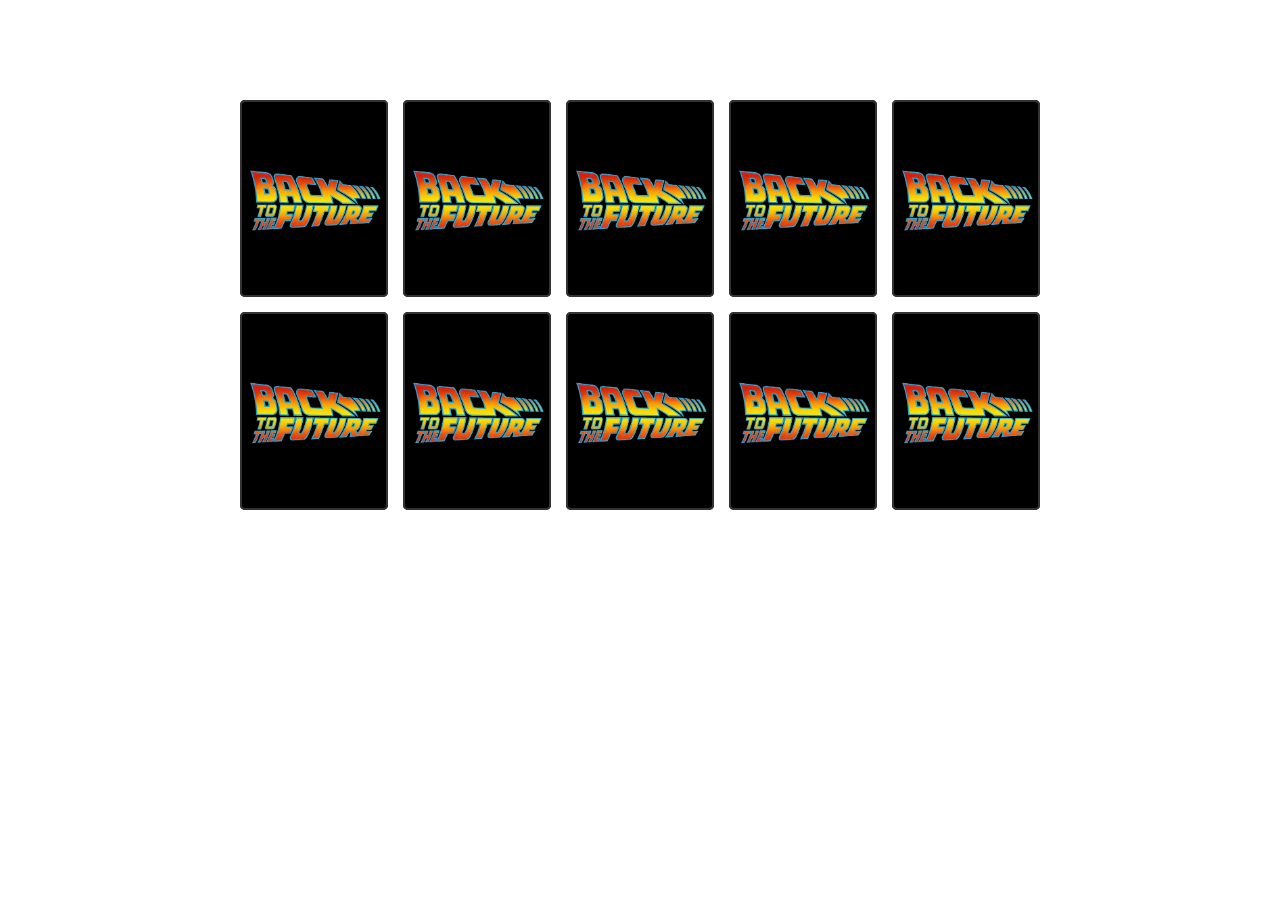
==== assets/pages/game.html @ e545db64 "edit html" ====
<!DOCTYPE html>
<html lang="en">
    <head>
        <meta charset="UTF-8">
        <meta name="viewport" content="width=device-width, initial-scale=1.0">

        <link rel="stylesheet" href="../css/reset.css">
        <link rel="stylesheet" href="../css/game.css">

        <script defer src="../js/game.js"></script>

        <title>Memory Game | Back To The Future</title>
    </head>
    <body>
        <div class="grid"></div>
    </body>
</html>
---- assets/css/game.css ----
.grid {
    display: grid;
    grid-template-columns: repeat(5, 1fr);
    gap: 15px;
    width: 100%;
    max-width: 800px;
    margin: 100px auto;
}

.card {
    aspect-ratio: 3/4;
    width: 100%;
    background-color: #333;
    border-radius: 5px;
    position: relative;
    transition: all 400ms ease;
    transform-style: preserve-3d;
}

.face {
    width: 100%;
    height: 100%;
    position: absolute;
    background-size: cover;
    background-position: center;
    border: 2px solid #333;
    border-radius: 5px;
}

.front {
    transform: rotateY(180deg);
}

.back {
    background-image: url('../images/back-card.jpg');
    backface-visibility: hidden;
}

.card:hover {
    transform: rotateY(180deg);
}
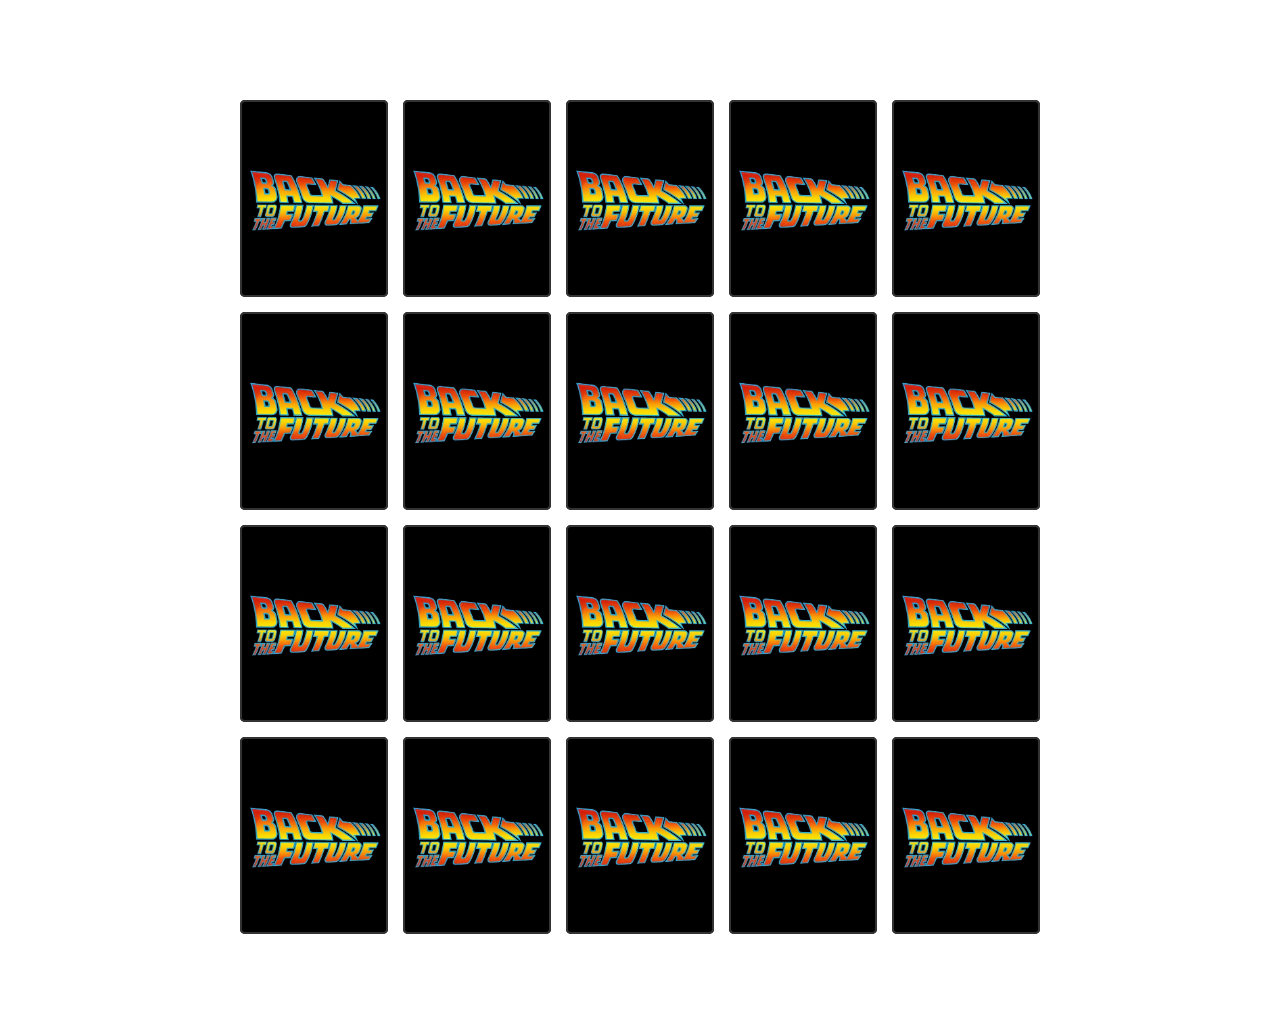
==== commit 850c45ab: "edit html" ====
--- a/assets/pages/game.html
+++ b/assets/pages/game.html
@@ -4,9 +4,11 @@
         <meta charset="UTF-8">
         <meta name="viewport" content="width=device-width, initial-scale=1.0">
 
+        <!-- Links CSS -->
         <link rel="stylesheet" href="../css/reset.css">
         <link rel="stylesheet" href="../css/game.css">
 
+        <!-- Link JavaScript -->
         <script defer src="../js/game.js"></script>
 
         <title>Memory Game | Back To The Future</title>
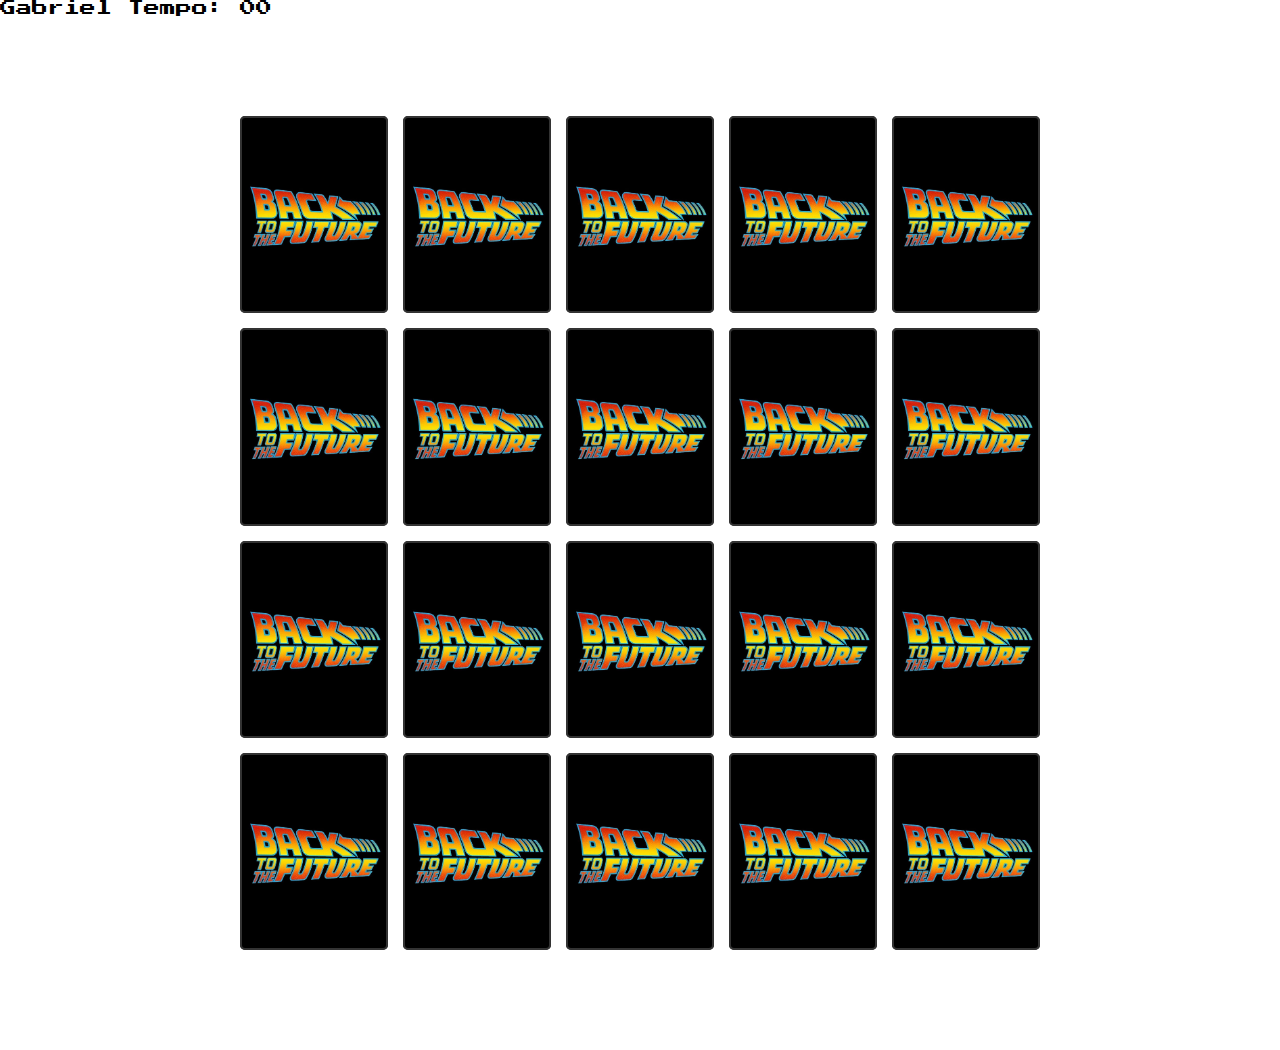
==== commit 944d1f78: "add nome e tempo" ====
--- a/assets/pages/game.html
+++ b/assets/pages/game.html
@@ -14,6 +14,15 @@
         <title>Memory Game | Back To The Future</title>
     </head>
     <body>
-        <div class="grid"></div>
+        
+        <main>
+            <header>
+                <span class="player">Gabriel</span>
+                <span>Tempo: <span class="timer">00</span></span>
+            </header>
+
+            <div class="grid"></div>
+        </main>
+        
     </body>
 </html>--- a/assets/css/game.css
+++ b/assets/css/game.css
@@ -10,7 +10,6 @@
 .card {
     aspect-ratio: 3/4;
     width: 100%;
-    background-color: #333;
     border-radius: 5px;
     position: relative;
     transition: all 400ms ease;
@@ -25,6 +24,7 @@
     background-position: center;
     border: 2px solid #333;
     border-radius: 5px;
+    transition: all 400ms ease;
 }
 
 .front {
@@ -36,6 +36,11 @@
     backface-visibility: hidden;
 }
 
-.card:hover {
+.reveal-card {
     transform: rotateY(180deg);
+}
+
+.disabled-card {
+    filter: saturate(0);
+    opacity: 0.5;
 }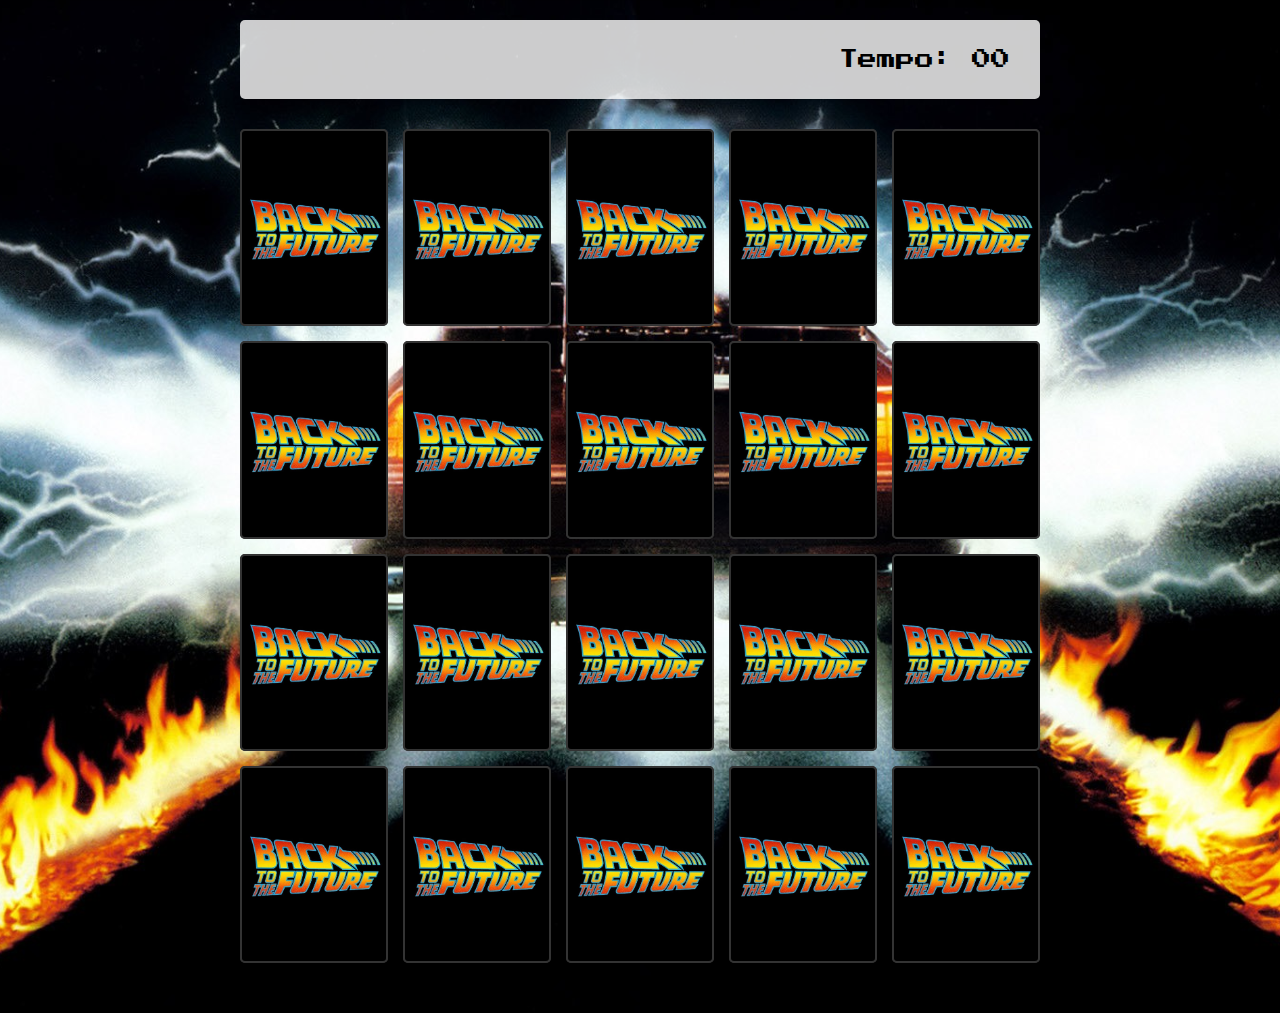
==== commit cc136d5c: "pegando o nome do localStorage" ====
--- a/assets/pages/game.html
+++ b/assets/pages/game.html
@@ -17,7 +17,7 @@
         
         <main>
             <header>
-                <span class="player">Gabriel</span>
+                <span class="player"></span>
                 <span>Tempo: <span class="timer">00</span></span>
             </header>
 
--- a/assets/css/game.css
+++ b/assets/css/game.css
@@ -1,10 +1,36 @@
+main {
+    display: flex;
+    flex-direction: column;
+    width: 100%;
+    background-image: url('../images/background.jpg');
+    background-size: cover;
+    background-position: center;
+    min-height: 100vh;
+    align-items: center;
+    justify-content: center;
+    padding: 20px 20px 50px;
+}
+
+header {
+    display: flex;
+    align-items: center;
+    justify-content: space-between;
+    background-color: rgba(255, 255, 255, 0.8);
+    font-size: 1.2em;
+    width: 100%;
+    max-width: 800px;
+    padding: 30px;
+    margin: 0 0 30px;
+    border-radius: 5px;
+}
+
 .grid {
     display: grid;
     grid-template-columns: repeat(5, 1fr);
     gap: 15px;
     width: 100%;
     max-width: 800px;
-    margin: 100px auto;
+    margin: 0 auto;
 }
 
 .card {
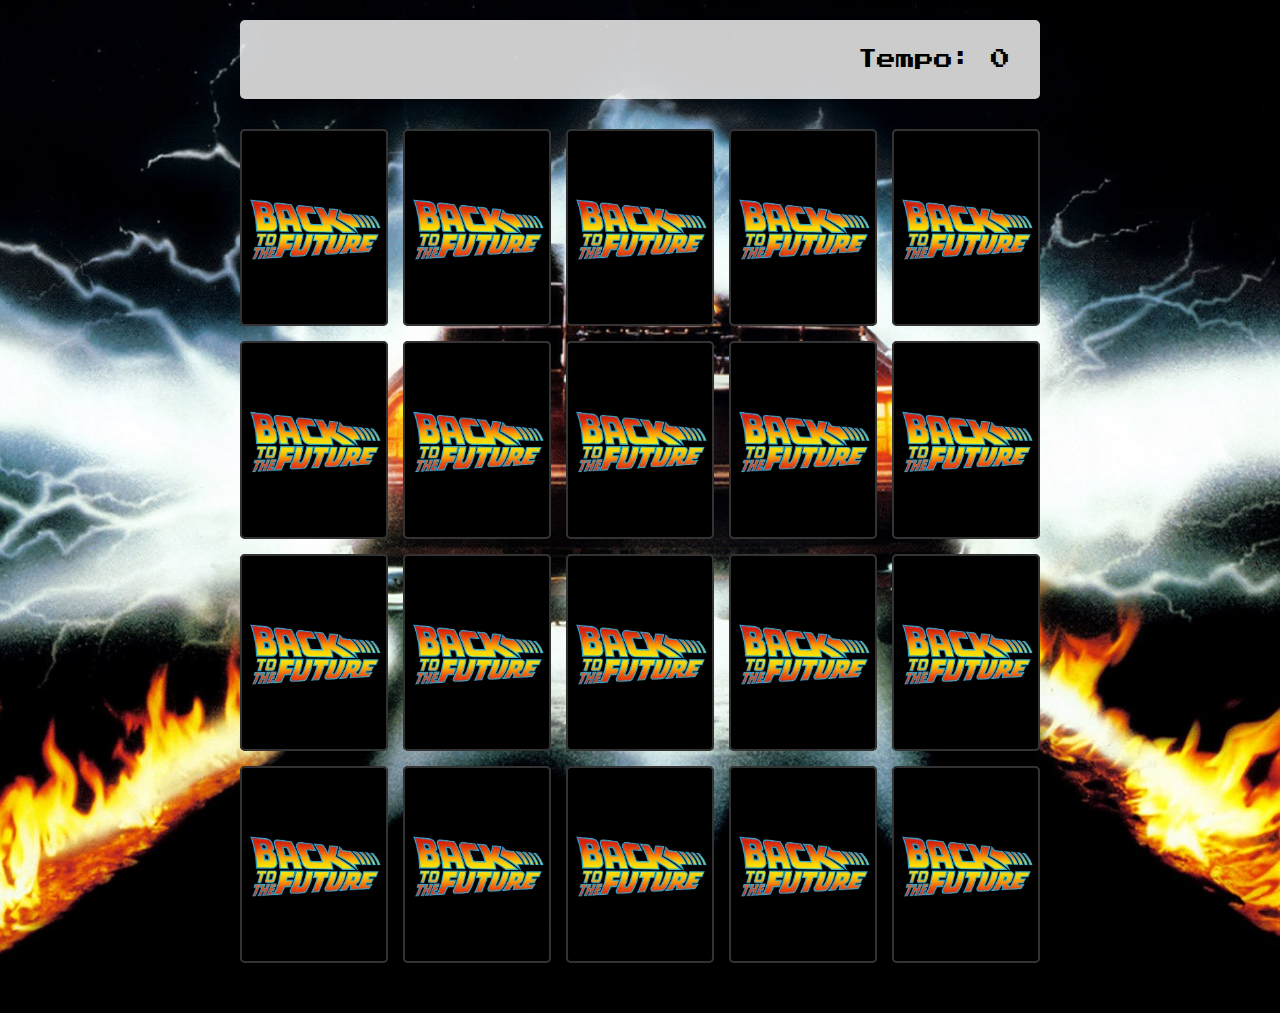
==== commit 2aad0f94: "add tempo" ====
--- a/assets/pages/game.html
+++ b/assets/pages/game.html
@@ -18,7 +18,7 @@
         <main>
             <header>
                 <span class="player"></span>
-                <span>Tempo: <span class="timer">00</span></span>
+                <span>Tempo: <span class="timer">0</span></span>
             </header>
 
             <div class="grid"></div>
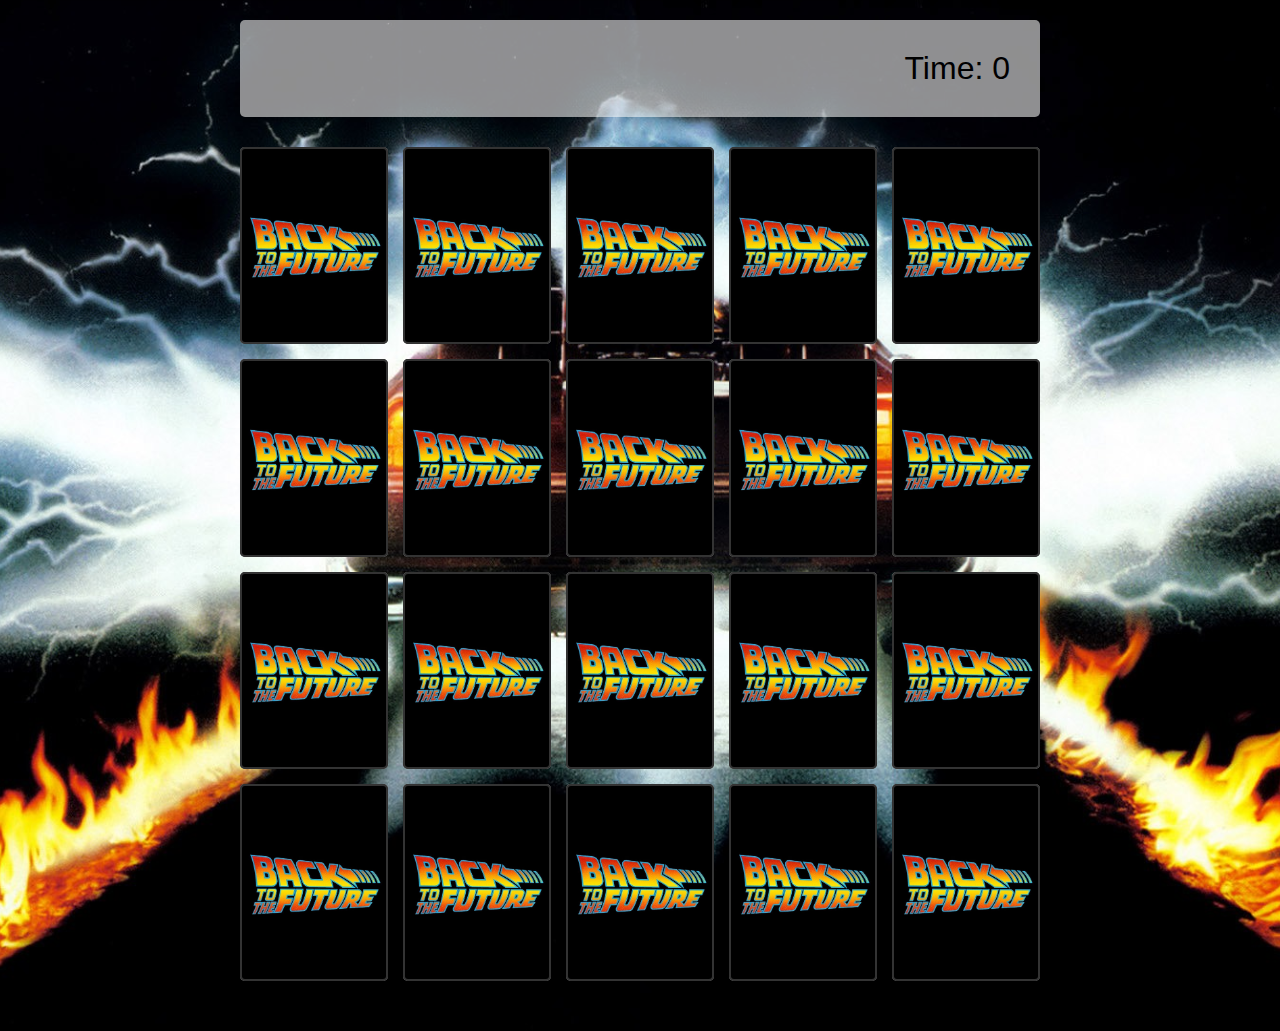
==== commit 250d6d7b: "ajustes" ====
--- a/assets/pages/game.html
+++ b/assets/pages/game.html
@@ -18,7 +18,7 @@
         <main>
             <header>
                 <span class="player"></span>
-                <span>Tempo: <span class="timer">0</span></span>
+                <span>Time: <span class="timer">0</span></span>
             </header>
 
             <div class="grid"></div>
--- a/assets/css/game.css
+++ b/assets/css/game.css
@@ -16,7 +16,8 @@
     align-items: center;
     justify-content: space-between;
     background-color: rgba(255, 255, 255, 0.8);
-    font-size: 1.2em;
+    opacity: 0.7;
+    font-size: 2em;
     width: 100%;
     max-width: 800px;
     padding: 30px;
@@ -40,6 +41,7 @@
     position: relative;
     transition: all 400ms ease;
     transform-style: preserve-3d;
+    background-color: #ccc;
 }
 
 .face {
